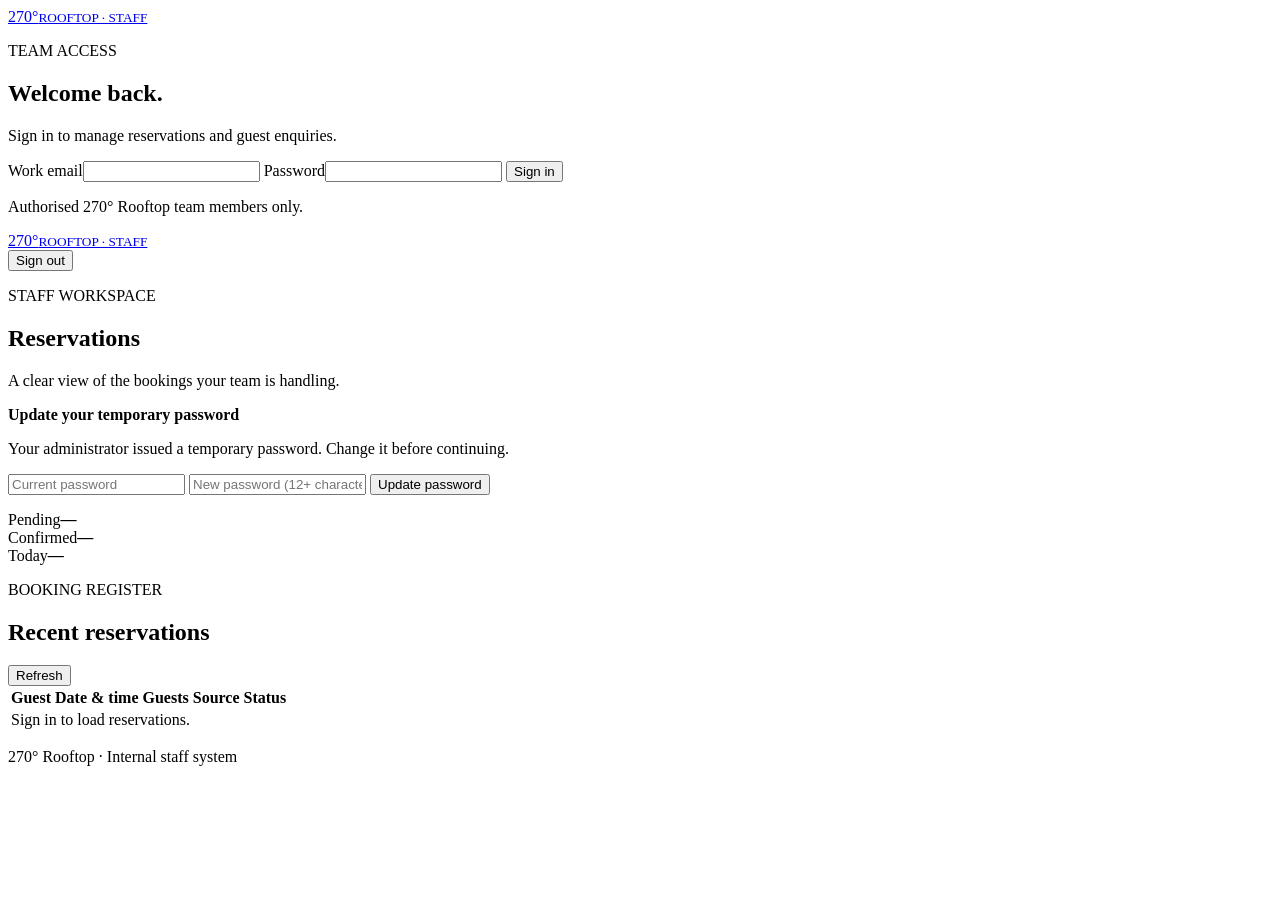
==== staff/index.html @ 4afe1ad4 "Add private 270 Rooftop staff portal" ====
<!doctype html>
<html lang="en">
<head>
<meta charset="utf-8">
<meta name="viewport" content="width=device-width,initial-scale=1">
<meta name="robots" content="noindex,nofollow">
<title>Staff Portal | 270° Rooftop</title>
<link rel="stylesheet" href="/staff/staff.css">
</head>
<body>
<main class="shell">
  <section id="loginPanel" class="auth-card">
    <a class="brand" href="/"><span>270°</span><small>ROOFTOP · STAFF</small></a>
    <p class="eyebrow">TEAM ACCESS</p><h1>Welcome back.</h1>
    <p class="muted">Sign in to manage reservations and guest enquiries.</p>
    <form id="loginForm">
      <label for="email">Work email</label><input id="email" type="email" autocomplete="username" required maxlength="254">
      <label for="password">Password</label><input id="password" type="password" autocomplete="current-password" required maxlength="128">
      <button class="primary" type="submit">Sign in</button>
    </form>
    <p id="loginMessage" class="message" role="alert"></p>
    <p class="foot">Authorised 270° Rooftop team members only.</p>
  </section>

  <section id="appPanel" class="app hidden">
    <header class="topbar">
      <a class="brand" href="/"><span>270°</span><small>ROOFTOP · STAFF</small></a>
      <div class="account"><span id="staffName"></span><button id="logoutButton" class="quiet">Sign out</button></div>
    </header>
    <div class="welcome"><p class="eyebrow">STAFF WORKSPACE</p><h1>Reservations</h1><p class="muted">A clear view of the bookings your team is handling.</p></div>
    <div id="passwordNotice" class="notice hidden">
      <strong>Update your temporary password</strong>
      <p>Your administrator issued a temporary password. Change it before continuing.</p>
      <form id="passwordForm" class="password-form">
        <input id="currentPassword" type="password" placeholder="Current password" autocomplete="current-password" required>
        <input id="newPassword" type="password" placeholder="New password (12+ characters)" autocomplete="new-password" minlength="12" required>
        <button class="primary" type="submit">Update password</button>
      </form>
      <p id="passwordMessage" class="message" role="alert"></p>
    </div>
    <div class="stats">
      <article><span>Pending</span><strong id="pendingCount">—</strong></article>
      <article><span>Confirmed</span><strong id="confirmedCount">—</strong></article>
      <article><span>Today</span><strong id="todayCount">—</strong></article>
    </div>
    <section class="panel">
      <div class="panel-head"><div><p class="eyebrow">BOOKING REGISTER</p><h2>Recent reservations</h2></div><button id="refreshButton" class="quiet">Refresh</button></div>
      <div class="table-wrap"><table><thead><tr><th>Guest</th><th>Date &amp; time</th><th>Guests</th><th>Source</th><th>Status</th></tr></thead><tbody id="reservationRows"><tr><td colspan="5" class="empty">Sign in to load reservations.</td></tr></tbody></table></div>
      <p id="reservationMessage" class="message" role="status"></p>
    </section>
    <p class="foot">270° Rooftop · Internal staff system</p>
  </section>
</main>
<script src="/staff/staff.js" defer></script>
</body></html>
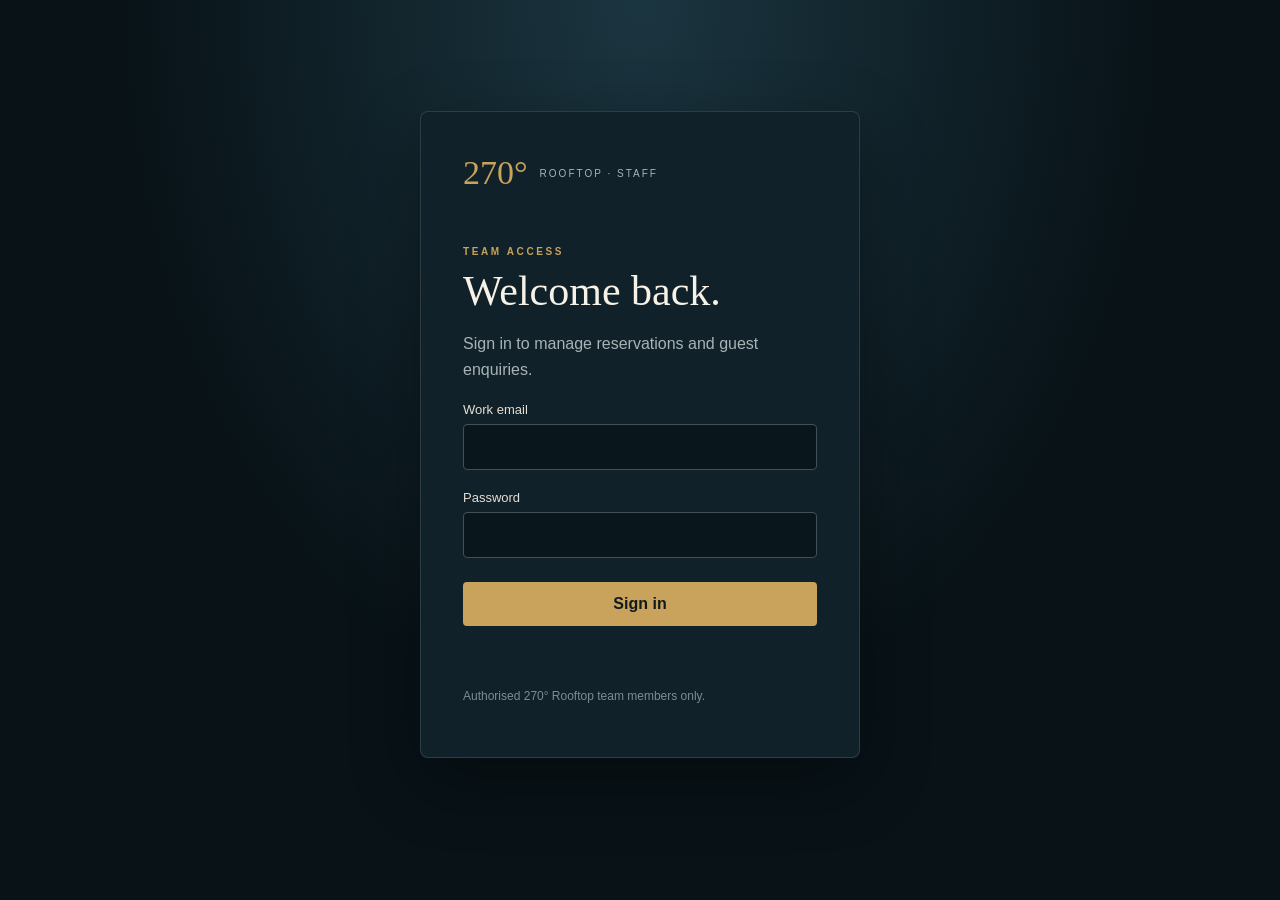
==== commit 60269555: "Add reservation entry and team account panels" ====
--- a/staff/index.html
+++ b/staff/index.html
@@ -43,6 +43,32 @@
       <article><span>Confirmed</span><strong id="confirmedCount">—</strong></article>
       <article><span>Today</span><strong id="todayCount">—</strong></article>
     </div>
+    <section class="panel entry-panel">
+      <div class="panel-head"><div><p class="eyebrow">NEW BOOKING</p><h2>Record a reservation</h2></div></div>
+      <form id="reservationForm" class="reservation-form">
+        <label>Guest name<input id="guestName" required maxlength="100"></label>
+        <label>Phone number<input id="guestPhone" required maxlength="30" placeholder="+254…"></label>
+        <label>Email (optional)<input id="guestEmail" type="email" maxlength="254"></label>
+        <label>Date<input id="guestDate" type="date" required></label>
+        <label>Time<input id="guestTime" type="time" required></label>
+        <label>Guests<input id="guestCount" type="number" min="1" max="40" value="2" required></label>
+        <label>Enquiry received via<select id="guestSource"><option value="whatsapp">WhatsApp</option><option value="phone">Phone call</option><option value="website">Website</option><option value="walk_in">Walk-in</option><option value="other">Other</option></select></label>
+        <label>Occasion (optional)<input id="guestOccasion" maxlength="80" placeholder="Birthday, anniversary…"></label>
+        <label class="wide">Special requests<textarea id="guestNotes" rows="2" maxlength="1000"></textarea></label>
+        <div class="wide form-actions"><button class="primary" type="submit">Save reservation</button><span id="createMessage" class="message" role="status"></span></div>
+      </form>
+    </section>
+    <section id="staffManagement" class="panel hidden">
+      <div class="panel-head"><div><p class="eyebrow">TEAM ACCESS</p><h2>Staff accounts</h2></div><button id="loadStaffButton" class="quiet">Refresh</button></div>
+      <form id="staffForm" class="staff-form">
+        <input id="newStaffName" placeholder="Full name" required maxlength="100">
+        <input id="newStaffEmail" type="email" placeholder="Work email" required maxlength="254">
+        <button class="primary" type="submit">Create team account</button>
+      </form>
+      <p id="staffMessage" class="message" role="status"></p>
+      <div id="temporaryPassword" class="temp-password hidden"></div>
+      <div class="table-wrap"><table><thead><tr><th>Name</th><th>Email</th><th>Role</th><th>Last sign-in</th></tr></thead><tbody id="staffRows"></tbody></table></div>
+    </section>
     <section class="panel">
       <div class="panel-head"><div><p class="eyebrow">BOOKING REGISTER</p><h2>Recent reservations</h2></div><button id="refreshButton" class="quiet">Refresh</button></div>
       <div class="table-wrap"><table><thead><tr><th>Guest</th><th>Date &amp; time</th><th>Guests</th><th>Source</th><th>Status</th></tr></thead><tbody id="reservationRows"><tr><td colspan="5" class="empty">Sign in to load reservations.</td></tr></tbody></table></div>
--- a/staff/staff.css
+++ b/staff/staff.css
@@ -0,0 +1 @@
+:root{color-scheme:dark;--night:#081217;--panel:#102129;--panel2:#142a33;--brass:#c9a25c;--sand:#f7f2e8;--muted:#a8b4b5;--line:rgba(247,242,232,.13);font-family:Jost,Arial,sans-serif}*{box-sizing:border-box}body{margin:0;min-height:100vh;background:radial-gradient(ellipse at 50% 0%,#1b3540 0,var(--night) 58%);color:var(--sand)}.shell{width:min(1120px,calc(100% - 36px));margin:0 auto;padding:48px 0 30px}.hidden{display:none!important}.auth-card{width:min(440px,100%);margin:7vh auto 0;padding:42px;background:var(--panel);border:1px solid var(--line);border-radius:8px;box-shadow:0 22px 70px #0005}.brand{display:inline-flex;align-items:center;gap:12px;color:var(--sand);text-decoration:none;margin-bottom:44px}.brand span{font:500 34px Georgia,serif;color:var(--brass)}.brand small{font-size:10px;letter-spacing:2px;color:var(--muted)}.eyebrow{font-size:10px;letter-spacing:2.6px;color:var(--brass);font-weight:600}.auth-card h1,.welcome h1{font:400 42px Georgia,serif;margin:8px 0}.muted{color:var(--muted);line-height:1.6}label{display:block;margin:20px 0 7px;font-size:13px;color:#e4dfd3}input{width:100%;padding:13px 14px;border:1px solid #40515a;border-radius:4px;background:#09171d;color:var(--sand);font:inherit;outline:none}input:focus{border-color:var(--brass)}button{font:inherit;cursor:pointer}.primary{width:100%;margin-top:24px;padding:13px 18px;border:0;border-radius:4px;background:var(--brass);color:#111b1f;font-weight:600}.primary:hover{filter:brightness(1.08)}.message{min-height:20px;color:#e8b6a6;font-size:13px}.foot{color:#7e8d91;font-size:12px;margin-top:30px}.topbar{display:flex;justify-content:space-between;align-items:center;border-bottom:1px solid var(--line);padding-bottom:18px}.topbar .brand{margin:0}.account{display:flex;gap:18px;align-items:center;color:var(--muted);font-size:13px}.quiet{background:transparent;color:var(--brass);border:1px solid #806a43;border-radius:4px;padding:8px 13px}.welcome{padding:42px 0 22px}.welcome h1{font-size:48px}.stats{display:grid;grid-template-columns:repeat(3,1fr);gap:14px;margin:14px 0 26px}.stats article,.panel,.notice{background:var(--panel);border:1px solid var(--line);border-radius:6px;padding:20px}.stats span{display:block;color:var(--muted);font-size:13px}.stats strong{display:block;font:400 34px Georgia,serif;color:var(--brass);margin-top:8px}.panel-head{display:flex;align-items:center;justify-content:space-between}.panel-head h2{font:400 25px Georgia,serif;margin:4px 0 18px}.table-wrap{overflow-x:auto}table{border-collapse:collapse;width:100%;min-width:650px}th,td{text-align:left;padding:13px 10px;border-top:1px solid var(--line);font-size:13px}th{color:var(--muted);font-weight:500}.empty{text-align:center;color:var(--muted);padding:28px}.notice{border-color:#806a43;margin:12px 0 22px}.notice p{color:var(--muted);font-size:13px}.password-form{display:grid;grid-template-columns:1fr 1fr auto;gap:10px}.password-form .primary{width:auto;margin:0;white-space:nowrap}.notice .message{margin-bottom:0}@media(max-width:650px){.shell{width:min(100% - 24px,1120px);padding-top:22px}.auth-card{padding:28px 22px;margin-top:5vh}.stats{grid-template-columns:1fr}.topbar{align-items:flex-start}.account{flex-direction:column;align-items:flex-end;gap:8px}.password-form{grid-template-columns:1fr}.password-form .primary{width:100%}.welcome h1{font-size:40px}}
